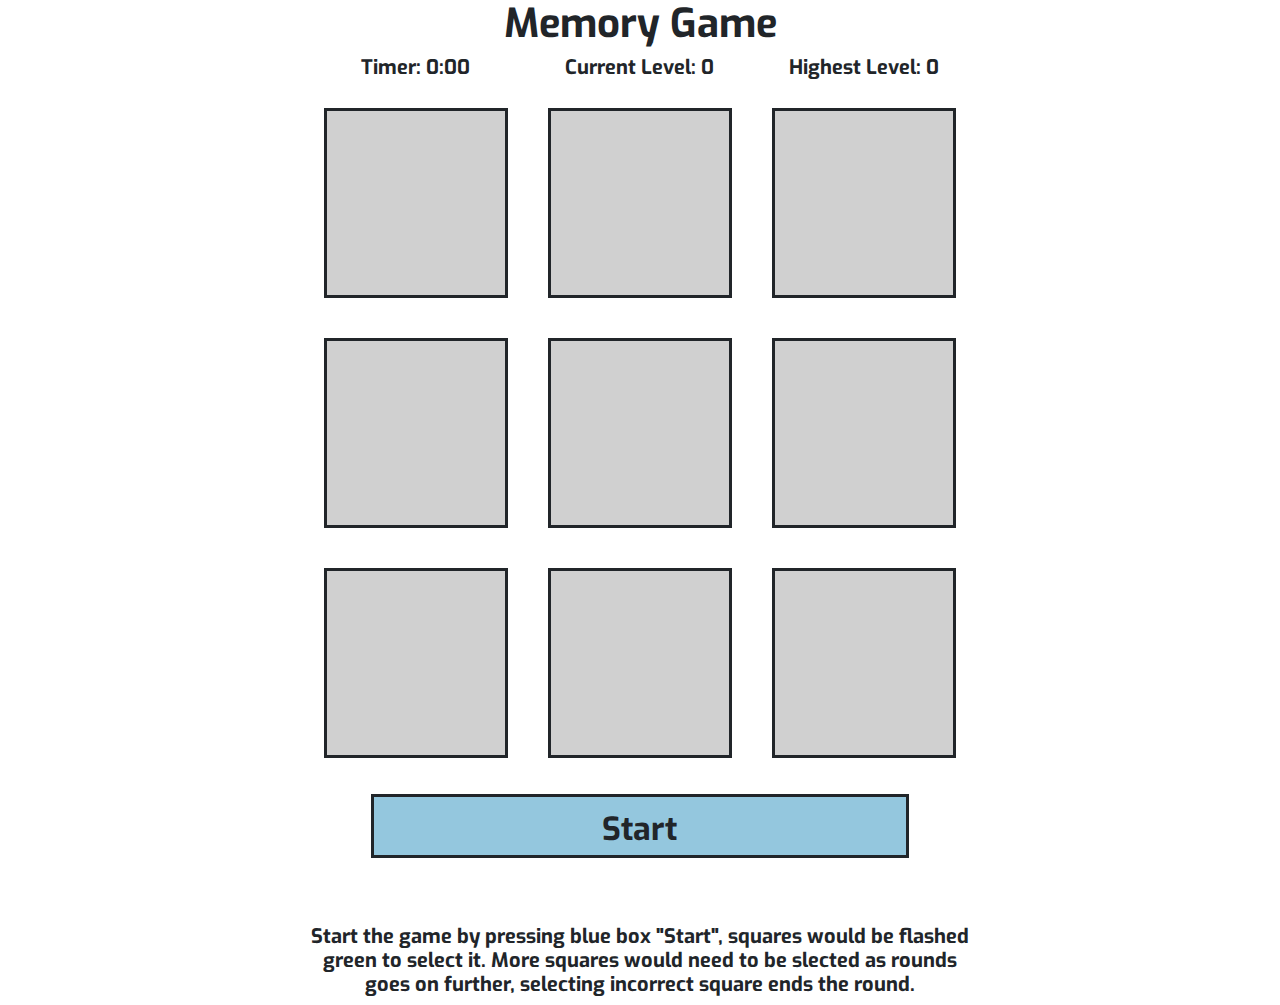
==== memory/index.html @ c7adbc41 "Add old Memory game I made years ago" ====
<!DOCTYPE html>
<html lang="en">

<head>
	<meta charset="UTF-8">
	<meta name="viewport" content="width=device-width, initial-scale=1.0">
	<meta http-equiv="X-UA-Compatible" content="ie=edge">
	<link rel="stylesheet" href="https://stackpath.bootstrapcdn.com/bootstrap/4.2.1/css/bootstrap.min.css" type="text/css">
	<link rel="stylesheet" href="styles.css" type="text/css">
	<script src="https://cdnjs.cloudflare.com/ajax/libs/jquery/3.3.1/jquery.slim.min.js"></script>
	<script src="script.js"></script>
	<title>Memory Game</title>
</head>

<body>
	<header>
		<!-- Title -->
		<h1 class="font-exo">Memory Game</h1>
	</header>
	
	<!-- Info -->
	<section>
		<div class="row no-gutters memory-row">
			<h5 class="font-exo counter-info">Timer: <span id="counter-timer">0:00</span></h5>
			<h5 class="font-exo counter-info">Current Level: <span id="counter-current">0</span></h5>
			<h5 class="font-exo counter-info">Highest Level: <span id="counter-highest">0</span></h5>
		</div>
		<div class="row no-gutters memory-row">
			<div class="color-background-grey memory-select"></div>
			<div class="color-background-grey memory-select"></div>
			<div class="color-background-grey memory-select"></div>
		</div>
		<div class="row no-gutters memory-row">
			<div class="color-background-grey memory-select"></div>
			<div class="color-background-grey memory-select"></div>
			<div class="color-background-grey memory-select"></div>
		</div>
		<div class="row no-gutters memory-row">
			<div class="color-background-grey memory-select"></div>
			<div class="color-background-grey memory-select"></div>
			<div class="color-background-grey memory-select"></div>
		</div>
		<div class="row no-gutters memory-row">
			<div class="font-exo color-background-blue memory-start">Start</div>
		</div>
		<div class="row no-gutters memory-row">
			<h5 class="font-exo">Start the game by pressing blue box "Start", squares would be flashed green to select it. More squares would need to be slected as rounds goes on further, selecting incorrect square ends the round.</h5>
		</div>
	</section>
</body>

</html>
---- memory/styles.css ----
@import url("https://fonts.googleapis.com/css?family=Roboto:100,200,300,400,500,600,700|Exo:100,200,300,400,500,600,700");

/* ---------------------------------- Colors */

.color-background-red {
	background-color: #ff9a99;
}

.color-background-green {
	background-color: #6bde9d;
}

.color-background-blue {
	background-color: #94c7de;
}

.color-background-grey {
	background-color: #D0D0D0;
}

/* ---------------------------------- Box */

.counter-info {
	width: 33.33%;
}

.memory-row {
	position: relative;
	max-width: 42rem;
	max-height: 42rem;
	margin-left: auto;
	margin-right: auto;
}

.memory-select {
	width: 27.33%;
	border-style: solid;
	margin: 3%;
	padding-top: 27.33%;
}

.memory-start {
	width: 80%;
	height: 4rem;
	line-height: 4rem;
	border-style: solid;
	margin: 1rem 1rem 10% 10%;
	font-size: 2rem;
}

/* ---------------------------------- Text */

.font-exo {
	font-family: "Exo", sans-serif;
	font-weight: 700;
	text-align: center;
}
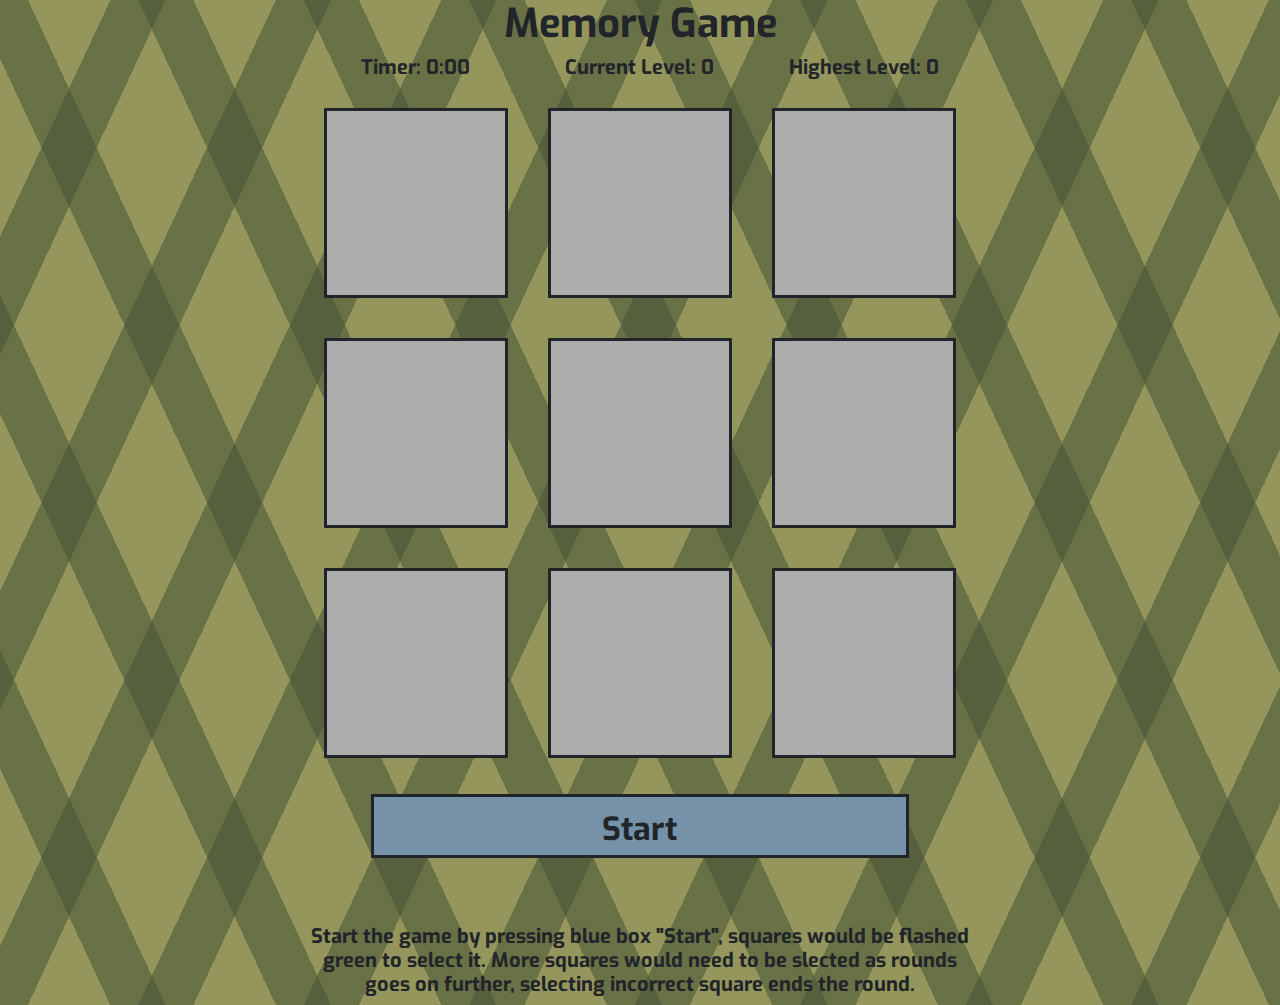
==== commit 1c141c1f: "Update memory background and colours" ====
--- a/memory/index.html
+++ b/memory/index.html
@@ -1,52 +1,53 @@
 <!DOCTYPE html>
 <html lang="en">
+<head>
+    <meta charset="UTF-8">
+    <meta name="viewport" content="width=device-width, initial-scale=1.0">
+    <meta http-equiv="X-UA-Compatible" content="ie=edge">
 
-<head>
-	<meta charset="UTF-8">
-	<meta name="viewport" content="width=device-width, initial-scale=1.0">
-	<meta http-equiv="X-UA-Compatible" content="ie=edge">
-	<link rel="stylesheet" href="https://stackpath.bootstrapcdn.com/bootstrap/4.2.1/css/bootstrap.min.css" type="text/css">
-	<link rel="stylesheet" href="styles.css" type="text/css">
-	<script src="https://cdnjs.cloudflare.com/ajax/libs/jquery/3.3.1/jquery.slim.min.js"></script>
-	<script src="script.js"></script>
-	<title>Memory Game</title>
+    <title>Memory Game</title>
+
+    <link rel="stylesheet" href="https://stackpath.bootstrapcdn.com/bootstrap/4.2.1/css/bootstrap.min.css" type="text/css">
+    <link rel="stylesheet" href="styles.css" type="text/css">
+    <script src="https://cdnjs.cloudflare.com/ajax/libs/jquery/3.3.1/jquery.slim.min.js"></script>
+    <script src="script.js"></script>
 </head>
 
-<body>
-	<header>
-		<!-- Title -->
-		<h1 class="font-exo">Memory Game</h1>
-	</header>
-	
-	<!-- Info -->
-	<section>
-		<div class="row no-gutters memory-row">
-			<h5 class="font-exo counter-info">Timer: <span id="counter-timer">0:00</span></h5>
-			<h5 class="font-exo counter-info">Current Level: <span id="counter-current">0</span></h5>
-			<h5 class="font-exo counter-info">Highest Level: <span id="counter-highest">0</span></h5>
-		</div>
-		<div class="row no-gutters memory-row">
-			<div class="color-background-grey memory-select"></div>
-			<div class="color-background-grey memory-select"></div>
-			<div class="color-background-grey memory-select"></div>
-		</div>
-		<div class="row no-gutters memory-row">
-			<div class="color-background-grey memory-select"></div>
-			<div class="color-background-grey memory-select"></div>
-			<div class="color-background-grey memory-select"></div>
-		</div>
-		<div class="row no-gutters memory-row">
-			<div class="color-background-grey memory-select"></div>
-			<div class="color-background-grey memory-select"></div>
-			<div class="color-background-grey memory-select"></div>
-		</div>
-		<div class="row no-gutters memory-row">
-			<div class="font-exo color-background-blue memory-start">Start</div>
-		</div>
-		<div class="row no-gutters memory-row">
-			<h5 class="font-exo">Start the game by pressing blue box "Start", squares would be flashed green to select it. More squares would need to be slected as rounds goes on further, selecting incorrect square ends the round.</h5>
-		</div>
-	</section>
+<body class="background-memory">
+    <header>
+        <!-- Title -->
+        <h1 class="font-exo">Memory Game</h1>
+    </header>
+    
+    <!-- Info -->
+    <section>
+        <div class="row no-gutters memory-row">
+            <h5 class="font-exo counter-info">Timer: <span id="counter-timer">0:00</span></h5>
+            <h5 class="font-exo counter-info">Current Level: <span id="counter-current">0</span></h5>
+            <h5 class="font-exo counter-info">Highest Level: <span id="counter-highest">0</span></h5>
+        </div>
+        <div class="row no-gutters memory-row">
+            <div class="color-background-grey memory-select"></div>
+            <div class="color-background-grey memory-select"></div>
+            <div class="color-background-grey memory-select"></div>
+        </div>
+        <div class="row no-gutters memory-row">
+            <div class="color-background-grey memory-select"></div>
+            <div class="color-background-grey memory-select"></div>
+            <div class="color-background-grey memory-select"></div>
+        </div>
+        <div class="row no-gutters memory-row">
+            <div class="color-background-grey memory-select"></div>
+            <div class="color-background-grey memory-select"></div>
+            <div class="color-background-grey memory-select"></div>
+        </div>
+        <div class="row no-gutters memory-row">
+            <div class="font-exo color-background-blue memory-start">Start</div>
+        </div>
+        <div class="row no-gutters memory-row">
+            <h5 class="font-exo">Start the game by pressing blue box "Start", squares would be flashed green to select it. More squares would need to be slected as rounds goes on further, selecting incorrect square ends the round.</h5>
+        </div>
+    </section>
 </body>
 
 </html>--- a/memory/styles.css
+++ b/memory/styles.css
@@ -1,57 +1,67 @@
 @import url("https://fonts.googleapis.com/css?family=Roboto:100,200,300,400,500,600,700|Exo:100,200,300,400,500,600,700");
+
+.background-memory {
+    --background-dark: rgba(69, 82, 52, 0.55);
+
+    background:
+        repeating-linear-gradient(65deg, transparent 0px, transparent 100px, var(--background-dark) 100px, var(--background-dark) 150px),
+        repeating-linear-gradient(115deg, transparent 0px, transparent 100px, var(--background-dark) 100px, var(--background-dark) 150px),
+        #95965c;
+}
 
 /* ---------------------------------- Colors */
 
 .color-background-red {
-	background-color: #ff9a99;
+    background-color: #eb6564;
 }
 
 .color-background-green {
-	background-color: #6bde9d;
+    background-color: #479b6b;
 }
 
 .color-background-blue {
-	background-color: #94c7de;
+    background-color: #7592a9;
+    cursor: pointer;
 }
 
 .color-background-grey {
-	background-color: #D0D0D0;
+    background-color: #adadad;
 }
 
 /* ---------------------------------- Box */
 
 .counter-info {
-	width: 33.33%;
+    width: 33.33%;
 }
 
 .memory-row {
-	position: relative;
-	max-width: 42rem;
-	max-height: 42rem;
-	margin-left: auto;
-	margin-right: auto;
+    position: relative;
+    max-width: 42rem;
+    max-height: 42rem;
+    margin-left: auto;
+    margin-right: auto;
 }
 
 .memory-select {
-	width: 27.33%;
-	border-style: solid;
-	margin: 3%;
-	padding-top: 27.33%;
+    width: 27.33%;
+    border-style: solid;
+    margin: 3%;
+    padding-top: 27.33%;
 }
 
 .memory-start {
-	width: 80%;
-	height: 4rem;
-	line-height: 4rem;
-	border-style: solid;
-	margin: 1rem 1rem 10% 10%;
-	font-size: 2rem;
+    width: 80%;
+    height: 4rem;
+    line-height: 4rem;
+    border-style: solid;
+    margin: 1rem 1rem 10% 10%;
+    font-size: 2rem;
 }
 
 /* ---------------------------------- Text */
 
 .font-exo {
-	font-family: "Exo", sans-serif;
-	font-weight: 700;
-	text-align: center;
+    font-family: "Exo", sans-serif;
+    font-weight: 700;
+    text-align: center;
 } 